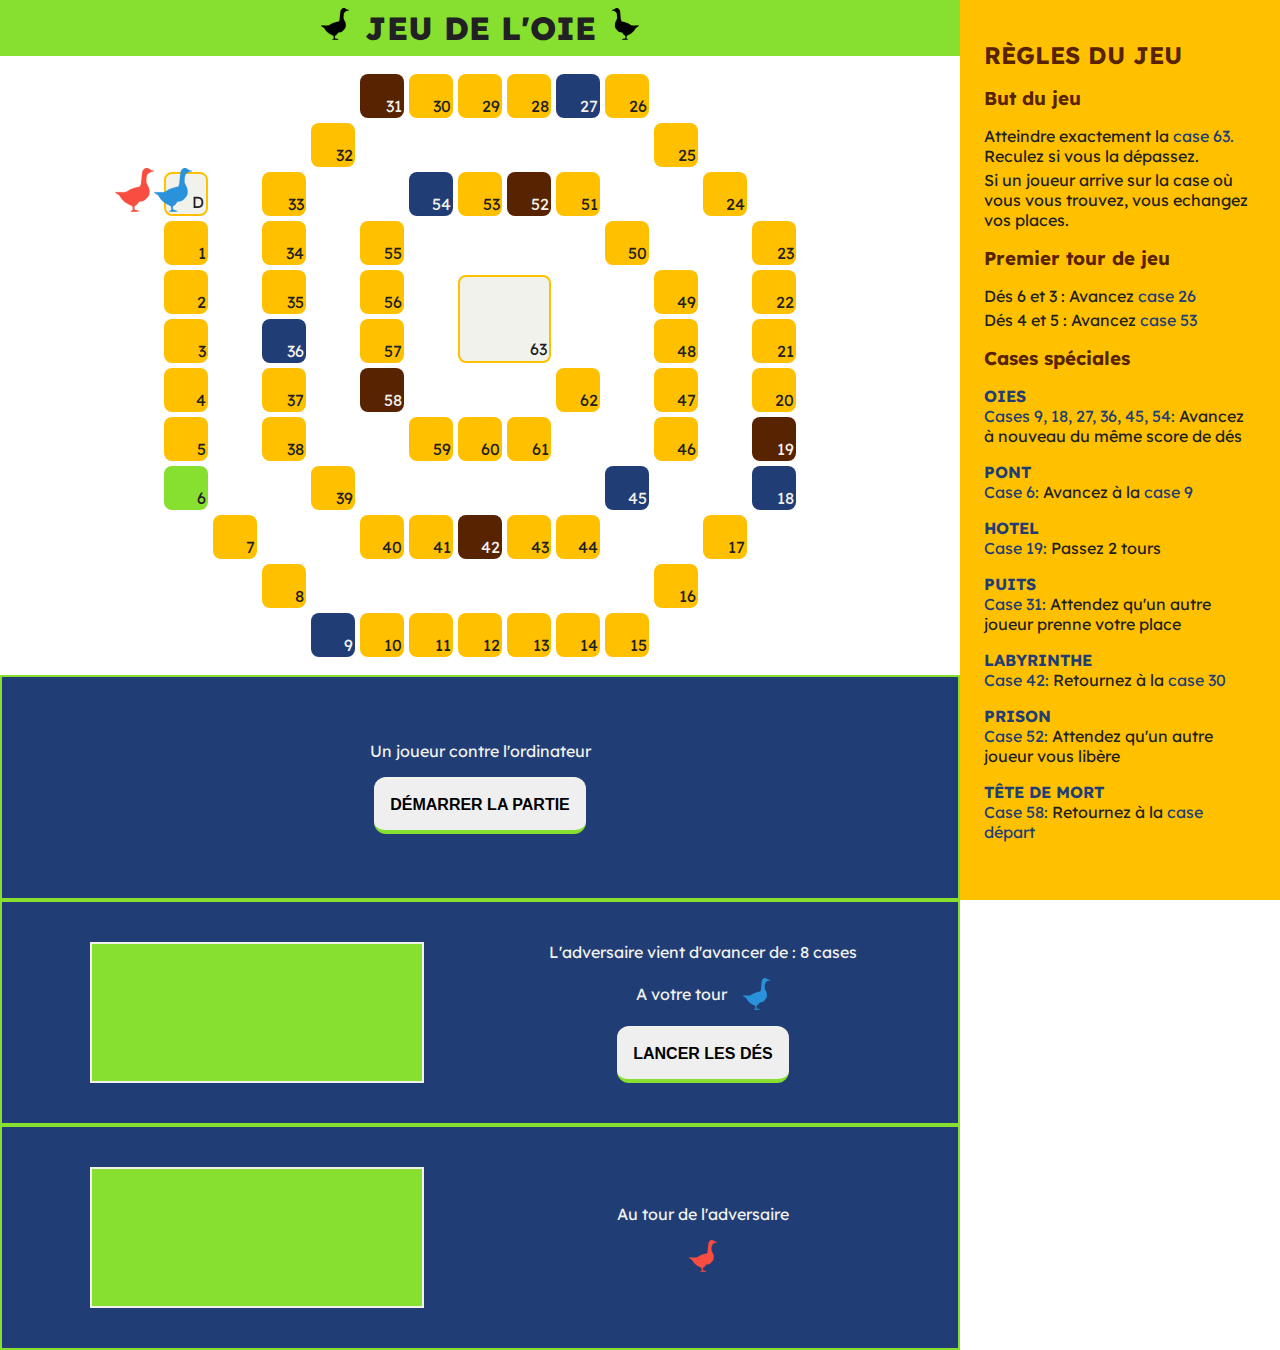
==== html/index.html @ 75fc4551 "layout" ====
<!DOCTYPE html>
<html lang="fr">

<head>
    <meta charset="UTF-8">
    <meta http-equiv="X-UA-Compatible" content="IE=edge">
    <meta name="viewport" content="width=device-width, initial-scale=1.0">
    <link href="https://fonts.googleapis.com/css2?family=Lexend:wght@400;600;800&display=swap" rel="stylesheet">
    <link rel="stylesheet" href="../css/styles.css">
    <title>Jeu de l'oie</title>
</head>

<body>
    <main>
        <section class="title">
            <img src="../assets/images/oie-1.svg" alt="silhouette oie">
            <h1>Jeu de l'oie</h1>
            <img src="../assets/images/oie-2.svg" alt="silhouette oie">
        </section>
        <section class="board-section">
            <div class="board-grid">
                
                <div class="case" id="case-0">
                    <img src="../assets/images/oie-red.svg" alt="silhouette oie" class="token computer-goose">
                    <img src="../assets/images/oie-blue.svg" alt="silhouette oie" class="token player-goose">
                    <span>D</span>
                </div>
                <div class="case" id="case-1"><span>1</span></div>
                <div class="case" id="case-2"><span>2</span></div>
                <div class="case" id="case-3"><span>3</span></div>
                <div class="case" id="case-4"><span>4</span></div>
                <div class="case" id="case-5"><span>5</span></div>
                <div class="case" id="case-6"><span>6</span></div>
                <div class="case" id="case-7"><span>7</span></div>
                <div class="case" id="case-8"><span>8</span></div>
                <div class="case" id="case-9"><span>9</span></div>
                <div class="case" id="case-10"><span>10</span></div>
                <div class="case" id="case-11"><span>11</span></div>
                <div class="case" id="case-12"><span>12</span></div>
                <div class="case" id="case-13"><span>13</span></div>
                <div class="case" id="case-14"><span>14</span></div>
                <div class="case" id="case-15"><span>15</span></div>
                <div class="case" id="case-16"><span>16</span></div>
                <div class="case" id="case-17"><span>17</span></div>
                <div class="case" id="case-18"><span>18</span></div>
                <div class="case" id="case-19"><span>19</span></div>
                <div class="case" id="case-20"><span>20</span></div>
                <div class="case" id="case-21"><span>21</span></div>
                <div class="case" id="case-22"><span>22</span></div>
                <div class="case" id="case-23"><span>23</span></div>
                <div class="case" id="case-24"><span>24</span></div>
                <div class="case" id="case-25"><span>25</span></div>
                <div class="case" id="case-26"><span>26</span></div>
                <div class="case" id="case-27"><span>27</span></div>
                <div class="case" id="case-28"><span>28</span></div>
                <div class="case" id="case-29"><span>29</span></div>
                <div class="case" id="case-30"><span>30</span></div>
                <div class="case" id="case-31"><span>31</span></div>
                <div class="case" id="case-32"><span>32</span></div>
                <div class="case" id="case-33"><span>33</span></div>
                <div class="case" id="case-34"><span>34</span></div>
                <div class="case" id="case-35"><span>35</span></div>
                <div class="case" id="case-36"><span>36</span></div>
                <div class="case" id="case-37"><span>37</span></div>
                <div class="case" id="case-38"><span>38</span></div>
                <div class="case" id="case-39"><span>39</span></div>
                <div class="case" id="case-40"><span>40</span></div>
                <div class="case" id="case-41"><span>41</span></div>
                <div class="case" id="case-42"><span>42</span></div>
                <div class="case" id="case-43"><span>43</span></div>
                <div class="case" id="case-44"><span>44</span></div>
                <div class="case" id="case-45"><span>45</span></div>
                <div class="case" id="case-46"><span>46</span></div>
                <div class="case" id="case-47"><span>47</span></div>
                <div class="case" id="case-48"><span>48</span></div>
                <div class="case" id="case-49"><span>49</span></div>
                <div class="case" id="case-50"><span>50</span></div>
                <div class="case" id="case-51"><span>51</span></div>
                <div class="case" id="case-52"><span>52</span></div>
                <div class="case" id="case-53"><span>53</span></div>
                <div class="case" id="case-54"><span>54</span></div>
                <div class="case" id="case-55"><span>55</span></div>
                <div class="case" id="case-56"><span>56</span></div>
                <div class="case" id="case-57"><span>57</span></div>
                <div class="case" id="case-58"><span>58</span></div>
                <div class="case" id="case-59"><span>59</span></div>
                <div class="case" id="case-60"><span>60</span></div>
                <div class="case" id="case-61"><span>61</span></div>
                <div class="case" id="case-62"><span>62</span></div>
                <div class="case" id="case-63"><span>63</span></div>
                

            </div>
        </section>
        <section class="roll-section">
            <div class="option container">
                <p>Un joueur contre l'ordinateur</p>
                <button class="btn">Démarrer la partie</button>
            </div>
            <div class="option roll-container">
                <div class="column">
                    <div class="track"></div>
                </div>
                <div class="column container">
                    <p>L'adversaire vient d'avancer de : <span>8 cases</span></p>
                    <div class="player-turn">
                        <p>A votre tour</p>
                        <img src="../assets/images/oie-blue.svg" alt="silhouette d'oie">
                    </div>
                    <button class="btn">Lancer les dés</button>
                </div>
            </div>
            <div class="option roll-container">
                <div class="column">
                    <div class="track"></div>
                </div>
                <div class="column container">
                    <p>Au tour de l'adversaire</p>
                    <img src="../assets/images/oie-red.svg" alt="silhouette d'oie">
                </div>
            </div>
        </section>
    </main>
    <aside>
        <h2>Règles du jeu</h2>
        <h3>But du jeu</h3>
        <p>Atteindre exactement la <span>case 63.</span> Reculez si vous la dépassez.</p>
        <p>Si un joueur arrive sur la case où vous vous trouvez, vous echangez vos places.</p>
        <h3>Premier tour de jeu</h3>
        <p>Dés 6 et 3 : Avancez <span>case 26</span></p>
        <p>Dés 4 et 5 : Avancez <span>case 53</span></p>
        <h3>Cases spéciales</h3>
        <h4>Oies</h4>
        <p><span>Cases 9, 18, 27, 36, 45, 54: </span>Avancez à nouveau du même score de dés</p>
        <h4>Pont</h4>
        <p><span>Case 6: </span>Avancez à la <span>case 9</span></p>
        <h4>Hotel</h4>
        <p><span>Case 19: </span>Passez 2 tours</p>
        <h4>Puits</h4>
        <p><span>Case 31: </span>Attendez qu'un autre joueur prenne votre place</p>
        <h4>Labyrinthe</h4>
        <p><span>Case 42: </span>Retournez à la <span>case 30</span></p>
        <h4>Prison</h4>
        <p><span>Case 52: </span>Attendez qu'un autre joueur vous libère</p>
        <h4>Tête de mort</h4>
        <p><span>Case 58: </span>Retournez à la <span>case départ</span></p>
    </aside>

</body>

</html>
---- css/styles.css ----
:root {
    /*---COLOR VARIABLES---*/
    --aside-bg-color: #FFC000;
    --roll-bg-color: #213D76;
    --title-bg-color: #87DF2F;
    --rules-txt-color: #582300;
    --white: #F2F2EC;
    --black: #212123;

    /*---SIZE VARIABLES---*/
    --case-size: 2.75rem;
}

* {
    /*---MINI RESET---*/
    margin: 0;
    padding: 0;
    box-sizing: border-box;
    border: none;
}

body {
    /*---GENERAL FONT STYLES---*/
    font-family: "lexend", sans-serif;
    color: var(--black);


    display: flex;
    flex-direction: row;
    flex-wrap: nowrap;
}

main {
    /*---FLEX LAYOUT---*/
    flex-grow: 1;
    display: flex;
    flex-direction: column;
}

img {
    height: 2rem;
}

/*---TITLE SECTION---*/

.title {
    background-color: var(--title-bg-color);
    height: 3.5rem;
    padding: 0.5rem;
    display: flex;
    justify-content: center;
    align-content: center;
}

h1 {
    font-size: 2rem;
    font-weight: 800;
    text-transform: uppercase;
    margin-inline: 1rem;
}



/*---BOARD SECTION---*/

.board-section {
    height: calc(75vh - 3.5rem);
    padding: 1rem;
    display:flex;
    justify-content: center;
    align-items: center;
}

.board-grid {
    display: grid;
    gap:5px;
    grid-template-columns: repeat(13, 1fr);
    grid-template-rows: repeat(12, 1fr);
    grid-template-areas: 
    ". . . . c31 c30 c29 c28 c27 c26 . . ."
    ". . . c32 . . . . . . c25 . ."
    "c0 . c33 . . c54 c53 c52 c51 . . c24 ."
    "c1 . c34 . c55 . . . . c50 . . c23"
    "c2 . c35 . c56 . c63 c63 . . c49 . c22"
    "c3 . c36 . c57 . c63 c63 . . c48 . c21"
    "c4 . c37 . c58 . . . c62 . c47 . c20"
    "c5 . c38 . . c59 c60 c61 . . c46 . c19"
    "c6 . . c39 . . . . . c45 . . c18"
    ". c7 . . c40 c41 c42 c43 c44 . . c17 ."
    ". . c8 . . . . . . . c16 . ."
    ". . . c9 c10 c11 c12 c13 c14 c15 . . .";
}

.case {
    background-color: var(--aside-bg-color);
    border-radius:0.5rem;
    margin-top:auto;
    height:var(--case-size);
    width:var(--case-size);
    padding:2px;
    
    display:flex;
    justify-content: right;
    align-items: flex-end;
}

.token {
    height:2.75rem;
}

#case-0 {
    grid-area: c0;
}

#case-1 {
    grid-area: c1;
}

#case-2 {
    grid-area: c2;
}

#case-3 {
    grid-area: c3;
}

#case-4 {
    grid-area: c4;
}

#case-5 {
    grid-area: c5;
}

#case-6 {
    grid-area: c6;
}

#case-7 {
    grid-area: c7;
}

#case-8 {
    grid-area: c8;
}

#case-9 {
    grid-area: c9;
}

#case-10 {
    grid-area: c10;
}

#case-11 {
    grid-area: c11;
}

#case-12 {
    grid-area: c12;
}

#case-13 {
    grid-area: c13;
}

#case-14 {
    grid-area: c14;
}

#case-15 {
    grid-area: c15;
}

#case-16 {
    grid-area: c16;
}

#case-17 {
    grid-area: c17;
}

#case-18 {
    grid-area: c18;
}

#case-19 {
    grid-area: c19;
}

#case-20 {
    grid-area: c20;
}

#case-21 {
    grid-area: c21;
}

#case-22 {
    grid-area: c22;
}

#case-23 {
    grid-area: c23;
}

#case-24 {
    grid-area: c24;
}

#case-25 {
    grid-area: c25;
}

#case-26 {
    grid-area: c26;
}

#case-27 {
    grid-area: c27;
}

#case-28 {
    grid-area: c28;
}

#case-29 {
    grid-area: c29;
}

#case-30 {
    grid-area: c30;
}

#case-31 {
    grid-area: c31;
}

#case-32 {
    grid-area: c32;
}

#case-33 {
    grid-area: c33;
}

#case-34 {
    grid-area: c34;
}

#case-35 {
    grid-area: c35;
}

#case-36 {
    grid-area: c36;
}

#case-37 {
    grid-area: c37;
}

#case-38 {
    grid-area: c38;
}

#case-39 {
    grid-area: c39;
}

#case-40 {
    grid-area: c40;
}

#case-41 {
    grid-area: c41;
}

#case-42 {
    grid-area: c42;
}

#case-43 {
    grid-area: c43;
}

#case-44 {
    grid-area: c44;
}

#case-45 {
    grid-area: c45;
    
}

#case-46 {
    grid-area: c46;
}

#case-47 {
    grid-area: c47;
}

#case-48 {
    grid-area: c48;
}

#case-49 {
    grid-area: c49;
}

#case-50 {
    grid-area: c50;
}

#case-51 {
    grid-area: c51;
}

#case-52 {
    grid-area: c52;
}

#case-53 {
    grid-area: c53;
}

#case-54 {
    grid-area: c54;
}

#case-55 {
    grid-area: c55;
}

#case-56 {
    grid-area: c56;
}

#case-57 {
    grid-area: c57;
}

#case-58 {
    grid-area: c58;
}

#case-59 {
    grid-area: c59;
}

#case-60 {
    grid-area: c60;
}

#case-61 {
    grid-area: c61;
}

#case-62 {
    grid-area: c62;
}

#case-63 {
    grid-row-start: 5;
    grid-row-end: 7;
    grid-column-start: 7;
    grid-column-end: 9;
    height:calc(2 * var(--case-size));
    width:auto;
}

#case-0, #case-63 {
    background-color: var(--white);
    border: 2px solid var(--aside-bg-color);
}

#case-6 {
    background-color: var(--title-bg-color);
}

#case-9, #case-18, #case-27, #case-36, #case-45, #case-54  {
    background-color: var(--roll-bg-color);
    color: var(--white);
}

#case-19, #case-31, #case-42, #case-52, #case-58  {
    background-color: var(--rules-txt-color);
    color: var(--white);
}




/*---ROLL SECTION---*/

.roll-section {
    background-color: var(--roll-bg-color);
    color: var(--white);
}

.option {
    height: 25vh;
    border: 2px solid var(--title-bg-color);
    padding: 1rem;
}

.container {
    display: flex;
    flex-direction: column;
    justify-content: center;
    align-items: center;
    gap: 1rem;
}

.roll-container {
    display: flex;
    padding: 2rem;
}

.column {
    width: 50%;
    display: flex;
    flex-direction: column;
}

.track {
    background-color: var(--title-bg-color);
    height: 90%;
    width: 75%;
    margin: auto;
    border: 2px solid var(--white);
}

.player-turn {
    display: flex;
    align-items: center;
    gap: 1rem;
}

.player-turn img {
    height: 2rem;
    color: #833C0C;
}

.btn {
    display: inline-block;
    padding: 1em;
    border-top: 0.2rem solid var(--white);
    border-bottom: 0.3rem solid var(--title-bg-color);
    border-radius: 0.75rem;
    font-size: 1rem;
    font-weight: 600;
    text-transform: uppercase;
}

.btn:hover {
    border-top: 0.3rem solid var(--white);
    border-bottom: 0.2rem solid var(--title-bg-color);
}

/*---ASIDE SECTION---*/

aside {
    background-color: var(--aside-bg-color);
    max-width: 25vw;
    height: 100vh;
    padding: 1.5rem;
    overflow-y: scroll;
}

h2,
h3 {
    color: var(--rules-txt-color);
    margin-block: 1rem;
}

h2,
h4 {
    text-transform: uppercase;
}

h4 {
    color: var(--roll-bg-color);
    margin-top: 1rem;
}

aside span {
    color: var(--roll-bg-color);
}

aside p {
    margin-bottom: 0.25rem;
}
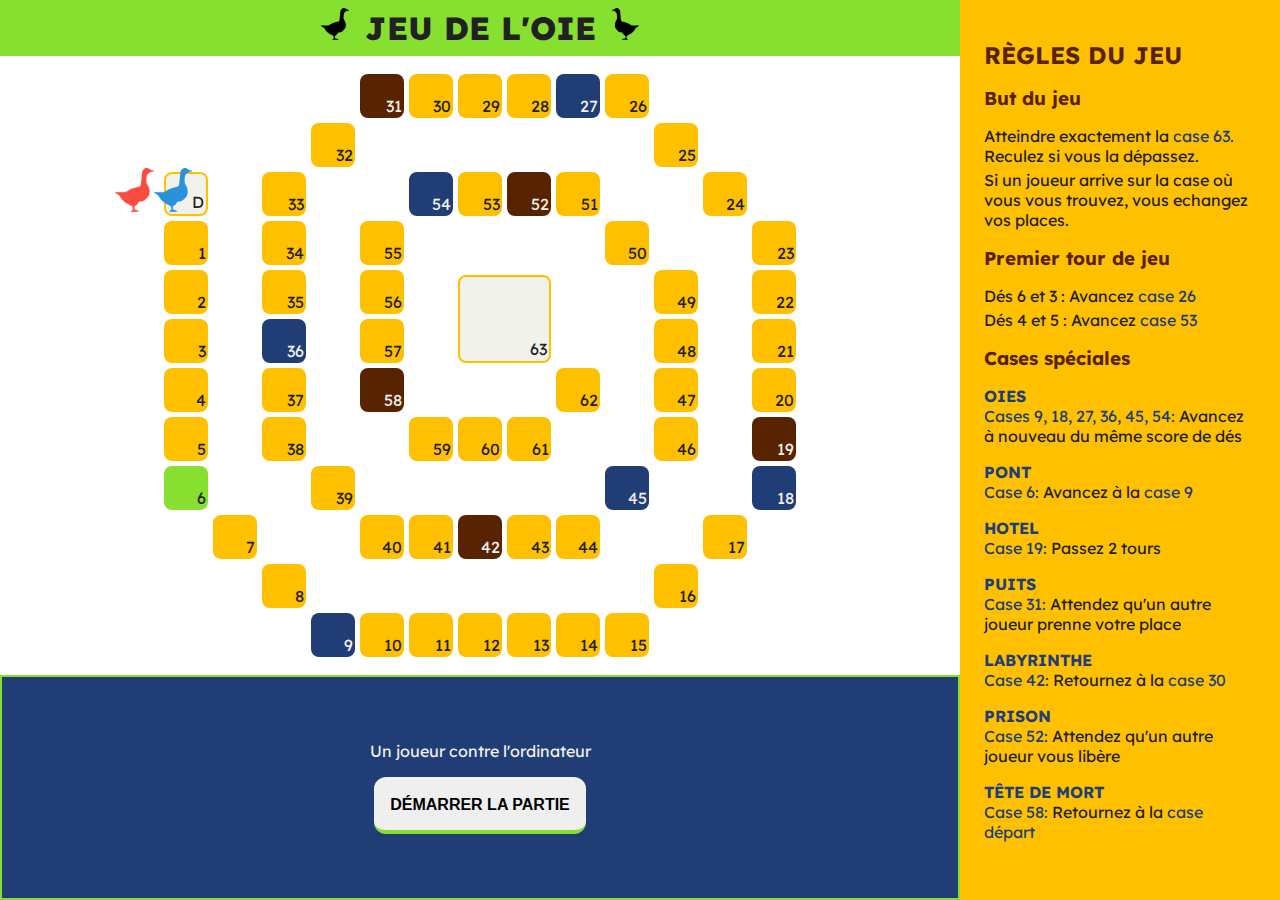
==== commit bcd829f7: "added event for startgame" ====
--- a/html/index.html
+++ b/html/index.html
@@ -88,37 +88,46 @@
                 <div class="case" id="case-61"><span>61</span></div>
                 <div class="case" id="case-62"><span>62</span></div>
                 <div class="case" id="case-63"><span>63</span></div>
-                
-
             </div>
         </section>
+
         <section class="roll-section">
-            <div class="option container">
+
+            <div class="option container" id="start-game">
                 <p>Un joueur contre l'ordinateur</p>
-                <button class="btn">Démarrer la partie</button>
+                <button class="btn" id="btn-start">Démarrer la partie</button>
             </div>
-            <div class="option roll-container">
+
+            <div class="option roll-container hidden" id="player-turn">
                 <div class="column">
-                    <div class="track"></div>
+                    <div class="track">
+                        <div class="dice"></div>
+                        <div class="dice"></div>
+                    </div>
                 </div>
                 <div class="column container">
-                    <p>L'adversaire vient d'avancer de : <span>8 cases</span></p>
-                    <div class="player-turn">
+                    <p class="hidden">L'adversaire vient d'avancer de : <span>8 cases</span></p>
+                    <div>
                         <p>A votre tour</p>
                         <img src="../assets/images/oie-blue.svg" alt="silhouette d'oie">
                     </div>
                     <button class="btn">Lancer les dés</button>
                 </div>
             </div>
-            <div class="option roll-container">
+
+            <div class="option roll-container hidden" id="computer-turn">
                 <div class="column">
-                    <div class="track"></div>
+                    <div class="track">
+                        <div class="dice"></div>
+                        <div class="dice"></div>
+                    </div>
                 </div>
                 <div class="column container">
                     <p>Au tour de l'adversaire</p>
                     <img src="../assets/images/oie-red.svg" alt="silhouette d'oie">
                 </div>
             </div>
+
         </section>
     </main>
     <aside>
@@ -146,6 +155,7 @@
         <p><span>Case 58: </span>Retournez à la <span>case départ</span></p>
     </aside>
 
+    <script src="../js/app.js"></script>
 </body>
 
 </html>--- a/css/styles.css
+++ b/css/styles.css
@@ -399,6 +399,7 @@
     color: var(--white);
 }
 
+
 .option {
     height: 25vh;
     border: 2px solid var(--title-bg-color);
@@ -430,6 +431,17 @@
     width: 75%;
     margin: auto;
     border: 2px solid var(--white);
+    display:flex;
+    gap:1rem;
+    justify-content: center;
+    align-items: center;
+}
+
+.dice {
+    height:2.5rem;
+    width:2.5rem;
+    background-color: var(--white);
+    border:2px solid var(--roll-bg-color);
 }
 
 .player-turn {
@@ -459,6 +471,11 @@
     border-bottom: 0.2rem solid var(--title-bg-color);
 }
 
+.hidden {
+    display:none;
+}
+
+
 /*---ASIDE SECTION---*/
 
 aside {
@@ -491,4 +508,7 @@
 
 aside p {
     margin-bottom: 0.25rem;
-}+}
+
+
+
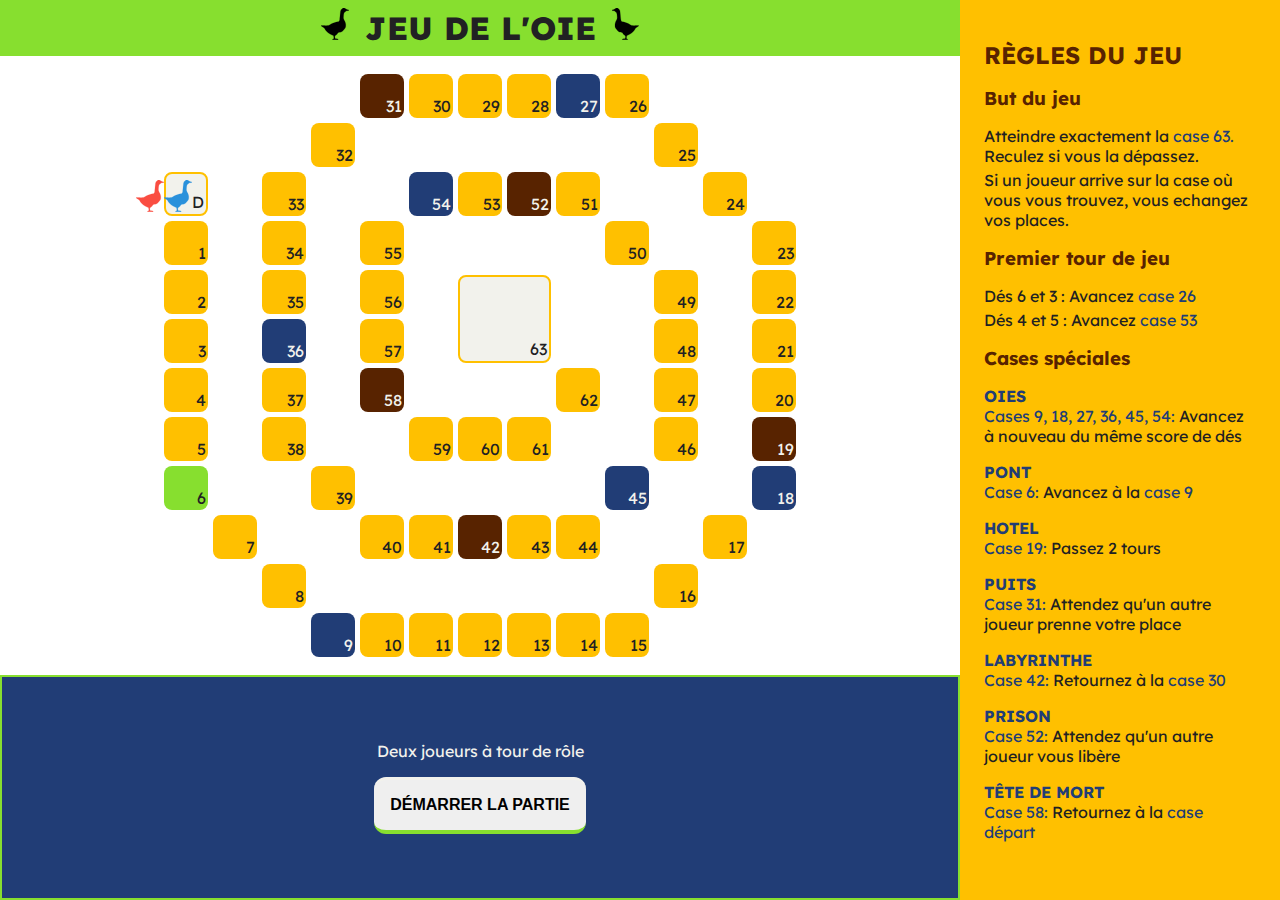
==== commit 36bba19a: "added move on board / roll" ====
--- a/html/index.html
+++ b/html/index.html
@@ -21,8 +21,8 @@
             <div class="board-grid">
                 
                 <div class="case" id="case-0">
-                    <img src="../assets/images/oie-red.svg" alt="silhouette oie" class="token computer-goose">
-                    <img src="../assets/images/oie-blue.svg" alt="silhouette oie" class="token player-goose">
+                    <img src="../assets/images/oie-red.svg" alt="silhouette oie" id="playerTwo-goose">
+                    <img src="../assets/images/oie-blue.svg" alt="silhouette oie" id="playerOne-goose">
                     <span>D</span>
                 </div>
                 <div class="case" id="case-1"><span>1</span></div>
@@ -94,7 +94,7 @@
         <section class="roll-section">
 
             <div class="option container" id="start-game">
-                <p>Un joueur contre l'ordinateur</p>
+                <p>Deux joueurs à tour de rôle</p>
                 <button class="btn" id="btn-start">Démarrer la partie</button>
             </div>
 
@@ -106,25 +106,8 @@
                     </div>
                 </div>
                 <div class="column container">
-                    <p class="hidden">L'adversaire vient d'avancer de : <span>8 cases</span></p>
-                    <div>
-                        <p>A votre tour</p>
-                        <img src="../assets/images/oie-blue.svg" alt="silhouette d'oie">
-                    </div>
-                    <button class="btn">Lancer les dés</button>
-                </div>
-            </div>
-
-            <div class="option roll-container hidden" id="computer-turn">
-                <div class="column">
-                    <div class="track">
-                        <div class="dice"></div>
-                        <div class="dice"></div>
-                    </div>
-                </div>
-                <div class="column container">
-                    <p>Au tour de l'adversaire</p>
-                    <img src="../assets/images/oie-red.svg" alt="silhouette d'oie">
+                    <p>A votre tour: <span id="turn">Joueur 1</span> </p>
+                    <button class="btn" id="roll-btn">Lancer les dés</button>
                 </div>
             </div>
 
--- a/css/styles.css
+++ b/css/styles.css
@@ -438,11 +438,37 @@
 }
 
 .dice {
-    height:2.5rem;
-    width:2.5rem;
+    height:54px;
+    width:54px;
+    background-image: url('../assets/images/dice-sprite.png');
     background-color: var(--white);
     border:2px solid var(--roll-bg-color);
 }
+
+.one{
+    background-position-x: 0px;
+  }
+  
+  .two{
+    background-position-x: -51px;
+  }
+  
+  .three{
+    background-position-x: -101px;
+  }
+  
+  .four{
+    background-position-x: -151px;
+  }
+  
+  .five{
+    background-position-x: -201px;
+  }
+  
+  .six{
+    background-position-x: -251px;
+  }
+
 
 .player-turn {
     display: flex;
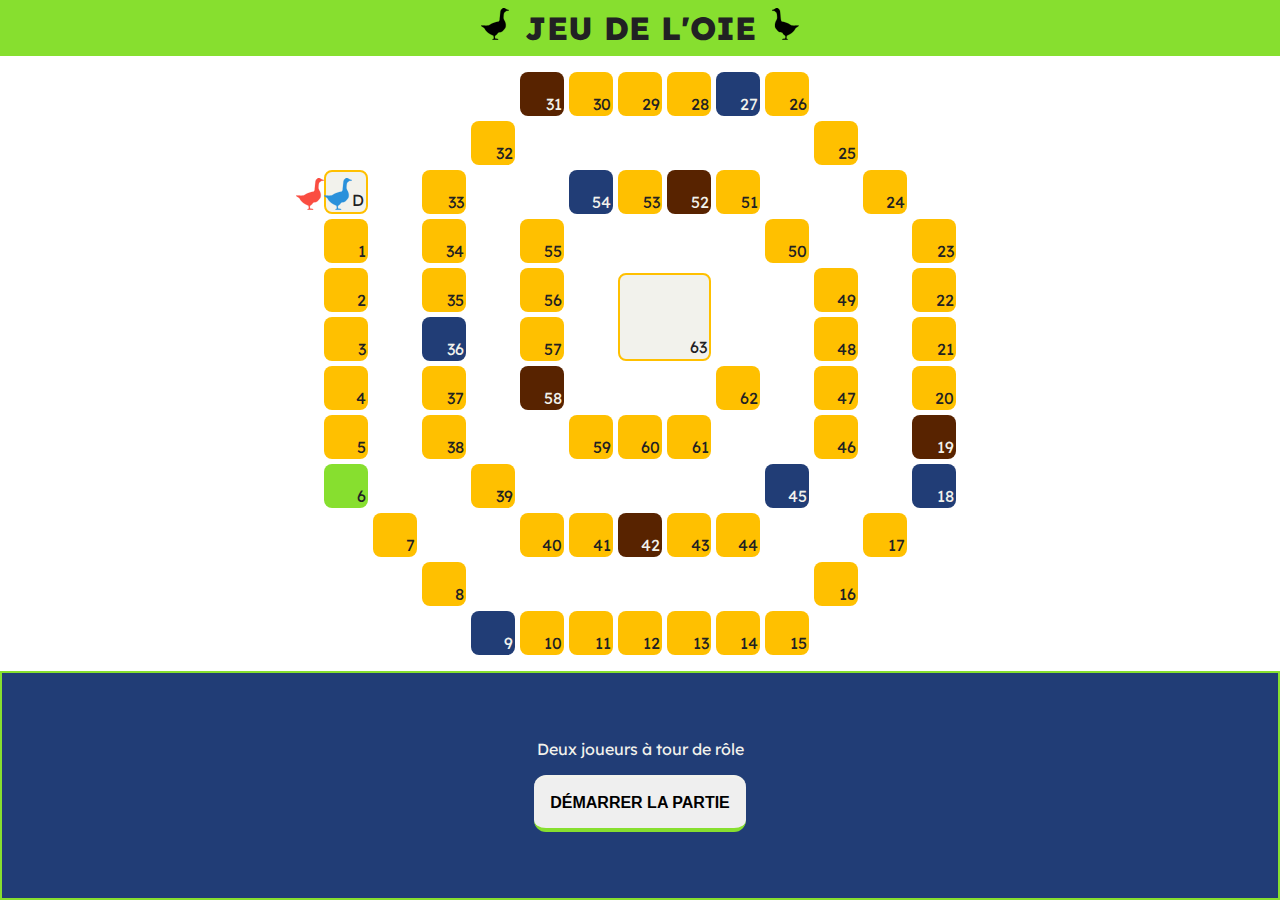
==== commit 2c2c5e49: "added some responsive" ====
--- a/html/index.html
+++ b/html/index.html
@@ -16,13 +16,14 @@
             <img src="../assets/images/oie-1.svg" alt="silhouette oie">
             <h1>Jeu de l'oie</h1>
             <img src="../assets/images/oie-2.svg" alt="silhouette oie">
+
         </section>
         <section class="board-section">
             <div class="board-grid">
-                
+
                 <div class="case" id="case-0">
-                    <img src="../assets/images/oie-red.svg" alt="silhouette oie" id="playerTwo-goose">
-                    <img src="../assets/images/oie-blue.svg" alt="silhouette oie" id="playerOne-goose">
+                    <img src="../assets/images/oie-red.svg" alt="silhouette oie" id="playerTwo">
+                    <img src="../assets/images/oie-blue.svg" alt="silhouette oie" id="playerOne">
                     <span>D</span>
                 </div>
                 <div class="case" id="case-1"><span>1</span></div>
@@ -109,36 +110,41 @@
                     <p>A votre tour: <span id="turn">Joueur 1</span> </p>
                     <button class="btn" id="roll-btn">Lancer les dés</button>
                 </div>
+                <a id="closeAside">Regles</a>
             </div>
 
         </section>
     </main>
-    <aside>
-        <h2>Règles du jeu</h2>
-        <h3>But du jeu</h3>
-        <p>Atteindre exactement la <span>case 63.</span> Reculez si vous la dépassez.</p>
-        <p>Si un joueur arrive sur la case où vous vous trouvez, vous echangez vos places.</p>
-        <h3>Premier tour de jeu</h3>
-        <p>Dés 6 et 3 : Avancez <span>case 26</span></p>
-        <p>Dés 4 et 5 : Avancez <span>case 53</span></p>
-        <h3>Cases spéciales</h3>
-        <h4>Oies</h4>
-        <p><span>Cases 9, 18, 27, 36, 45, 54: </span>Avancez à nouveau du même score de dés</p>
-        <h4>Pont</h4>
-        <p><span>Case 6: </span>Avancez à la <span>case 9</span></p>
-        <h4>Hotel</h4>
-        <p><span>Case 19: </span>Passez 2 tours</p>
-        <h4>Puits</h4>
-        <p><span>Case 31: </span>Attendez qu'un autre joueur prenne votre place</p>
-        <h4>Labyrinthe</h4>
-        <p><span>Case 42: </span>Retournez à la <span>case 30</span></p>
-        <h4>Prison</h4>
-        <p><span>Case 52: </span>Attendez qu'un autre joueur vous libère</p>
-        <h4>Tête de mort</h4>
-        <p><span>Case 58: </span>Retournez à la <span>case départ</span></p>
+    <aside class="closed">
+            <h2>Règles du jeu</h2>
+            <h3>But du jeu</h3>
+            <p>Atteindre exactement la <span>case 63.</span> Reculez si vous la dépassez.</p>
+            <p>Si un joueur arrive sur la case où vous vous trouvez, vous echangez vos places.</p>
+            <h3>Premier tour de jeu</h3>
+            <p>Dés 6 et 3 : Avancez <span>case 26</span></p>
+            <p>Dés 4 et 5 : Avancez <span>case 53</span></p>
+            <h3>Cases spéciales</h3>
+            <h4>Oies</h4>
+            <p><span>Cases 9, 18, 27, 36, 45, 54: </span>Avancez à nouveau du même score de dés</p>
+            <h4>Pont</h4>
+            <p><span>Case 6: </span>Avancez à la <span>case 9</span></p>
+            <h4>Hotel</h4>
+            <p><span>Case 19: </span>Passez 2 tours</p>
+            <h4>Puits</h4>
+            <p><span>Case 31: </span>Attendez qu'un autre joueur prenne votre place</p>
+            <h4>Labyrinthe</h4>
+            <p><span>Case 42: </span>Retournez à la <span>case 30</span></p>
+            <h4>Prison</h4>
+            <p><span>Case 52: </span>Attendez qu'un autre joueur vous libère</p>
+            <h4>Tête de mort</h4>
+            <p><span>Case 58: </span>Retournez à la <span>case départ</span></p>
+            
+            <a id="closeAsideSmall">Fermer</a>
+
     </aside>
 
     <script src="../js/app.js"></script>
+    <script src="../js/layout.js"></script>
 </body>
 
 </html>--- a/css/styles.css
+++ b/css/styles.css
@@ -60,11 +60,10 @@
 }
 
 
-
 /*---BOARD SECTION---*/
 
 .board-section {
-    height: calc(75vh - 3.5rem);
+    height: auto;
     padding: 1rem;
     display:flex;
     justify-content: center;
@@ -397,12 +396,12 @@
 .roll-section {
     background-color: var(--roll-bg-color);
     color: var(--white);
+    border: 2px solid var(--title-bg-color);
 }
 
 
 .option {
     height: 25vh;
-    border: 2px solid var(--title-bg-color);
     padding: 1rem;
 }
 
@@ -412,15 +411,20 @@
     justify-content: center;
     align-items: center;
     gap: 1rem;
+
 }
 
 .roll-container {
     display: flex;
+    justify-content: space-between;
     padding: 2rem;
+    max-width: 60vw;
+    margin-inline:auto;
+
 }
 
 .column {
-    width: 50%;
+    width: 45%;
     display: flex;
     flex-direction: column;
 }
@@ -435,6 +439,24 @@
     gap:1rem;
     justify-content: center;
     align-items: center;
+}
+
+#closeAside, #closeAsideSmall {
+    display:block;
+    margin-top:1rem;
+    text-align:right;
+    align-self: end;
+    cursor: pointer;
+    text-transform: uppercase;
+    color:var(--white);
+}
+
+#closeAside:hover {
+    border-bottom: 1px solid var(--white);
+}
+
+.closed {
+    display:none;
 }
 
 .dice {
@@ -512,6 +534,8 @@
     overflow-y: scroll;
 }
 
+
+
 h2,
 h3 {
     color: var(--rules-txt-color);
@@ -532,9 +556,59 @@
     color: var(--roll-bg-color);
 }
 
+
+
 aside p {
     margin-bottom: 0.25rem;
 }
 
 
 
+/*---Media Queries SECTION---*/
+
+@media screen and (max-width:700px) {
+
+    .roll-section {
+        overflow-y:hidden;
+   
+    }
+
+    .roll-container {
+        flex-flow: column nowrap;
+        width:100vw;
+        
+        align-items: center;
+        height:auto;
+        gap:1rem;
+    }
+    .column {
+        width:auto;
+    }
+    .track {
+        height:auto;
+        width:auto;
+        padding:2rem;
+    }
+
+    .board-section {
+        height:calc(100vh - 5rem);
+        width:100vw;
+        overflow: hidden;
+    }
+
+    .board-grid {
+        height:auto;
+        margin:1rem;
+        padding:1rem;
+        overflow: scroll;;
+
+    }
+
+    aside {
+        position:absolute;
+        right:1rem;
+        top:1rem;
+        max-width:75vw;
+        height:auto;
+    }
+}
